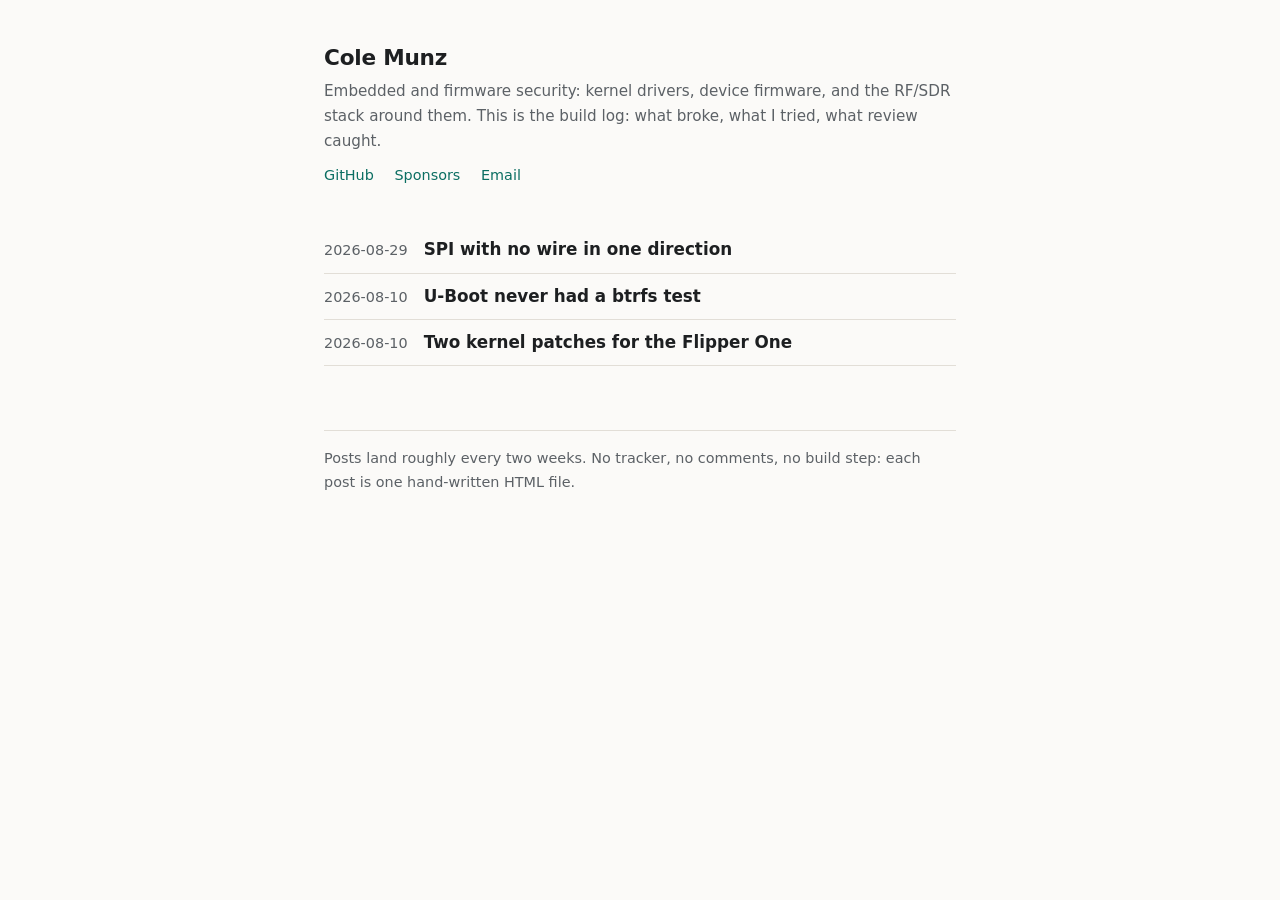
==== index.html @ 77e295cb "Build log: SPI with no wire in one direction" ====
<!doctype html>
<html lang="en">
<head>
<meta charset="utf-8">
<meta name="viewport" content="width=device-width, initial-scale=1">
<title>Cole Munz · build log</title>
<meta name="description" content="Build log of Cole Munz. Embedded and firmware security: kernel drivers, device firmware, and the RF/SDR stack around them.">
<link rel="stylesheet" href="style.css">
</head>
<body>
<main>
<header class="site">
  <h1>Cole Munz</h1>
  <p>Embedded and firmware security: kernel drivers, device firmware, and the RF/SDR stack around them. This is the build log: what broke, what I tried, what review caught.</p>
  <nav class="top">
    <a href="https://github.com/munzzyy">GitHub</a>
    <a href="https://github.com/sponsors/munzzyy">Sponsors</a>
    <a href="mailto:Munzzyy1@proton.me">Email</a>
  </nav>
</header>

<ul class="posts">
  <li>
    <span class="date">2026-08-29</span>
    <a href="posts/u-boot-spi-no-wire.html">SPI with no wire in one direction</a>
  </li>
  <li>
    <span class="date">2026-08-10</span>
    <a href="posts/u-boot-never-had-a-btrfs-test.html">U-Boot never had a btrfs test</a>
  </li>
  <li>
    <span class="date">2026-08-10</span>
    <a href="posts/two-kernel-patches-for-the-flipper-one.html">Two kernel patches for the Flipper One</a>
  </li>
</ul>

<footer>
  Posts land roughly every two weeks. No tracker, no comments, no build step: each post is one hand-written HTML file.
</footer>
</main>
</body>
</html>
---- style.css ----
:root {
  --bg: #fbfaf8;
  --ink: #1d1f21;
  --muted: #5c6166;
  --line: #e2ded7;
  --accent: #0b6e62;
  --code-bg: #f0eeea;
}
@media (prefers-color-scheme: dark) {
  :root {
    --bg: #121417;
    --ink: #dde0e3;
    --muted: #9aa1a8;
    --line: #2a2e33;
    --accent: #3db8a6;
    --code-bg: #1c2024;
  }
}
* { box-sizing: border-box; }
body {
  margin: 0;
  background: var(--bg);
  color: var(--ink);
  font: 1.05rem/1.65 ui-sans-serif, system-ui, -apple-system, "Segoe UI", Roboto, sans-serif;
  -webkit-text-size-adjust: 100%;
}
main { max-width: 42rem; margin: 0 auto; padding: 2.5rem 1.25rem 5rem; }
header.site { margin-bottom: 2.5rem; }
header.site h1 { margin: 0; font-size: 1.35rem; letter-spacing: -.01em; }
header.site h1 a { color: var(--ink); text-decoration: none; }
header.site p { margin: .2rem 0 0; color: var(--muted); font-size: .95rem; }
nav.top { margin-top: .6rem; font-size: .9rem; }
nav.top a { color: var(--accent); text-decoration: none; margin-right: 1rem; }
nav.top a:hover { text-decoration: underline; }
h1.post { font-size: 1.7rem; line-height: 1.2; letter-spacing: -.015em; margin: 0 0 .3rem; }
.date { color: var(--muted); font-size: .9rem; font-variant-numeric: tabular-nums; }
article { margin-top: 1.6rem; }
article h2 { font-size: 1.25rem; margin: 2.2rem 0 .6rem; letter-spacing: -.01em; }
article p { margin: 0 0 1.1rem; }
article a { color: var(--accent); }
code {
  font: .88em ui-monospace, "SF Mono", Menlo, Consolas, monospace;
  background: var(--code-bg);
  padding: .12em .35em;
  border-radius: 3px;
}
pre {
  background: var(--code-bg);
  border: 1px solid var(--line);
  border-radius: 4px;
  padding: .9rem 1rem;
  overflow-x: auto;
  margin: 0 0 1.1rem;
}
pre code { background: none; padding: 0; }
ul.posts { list-style: none; padding: 0; margin: 0; }
ul.posts li {
  display: flex; gap: 1rem; align-items: baseline;
  padding: .55rem 0; border-bottom: 1px solid var(--line);
}
ul.posts .date { flex: 0 0 auto; }
ul.posts a { color: var(--ink); text-decoration: none; font-weight: 550; }
ul.posts a:hover { color: var(--accent); }
footer {
  margin-top: 4rem; padding-top: 1rem; border-top: 1px solid var(--line);
  color: var(--muted); font-size: .9rem;
}
footer a { color: var(--accent); }
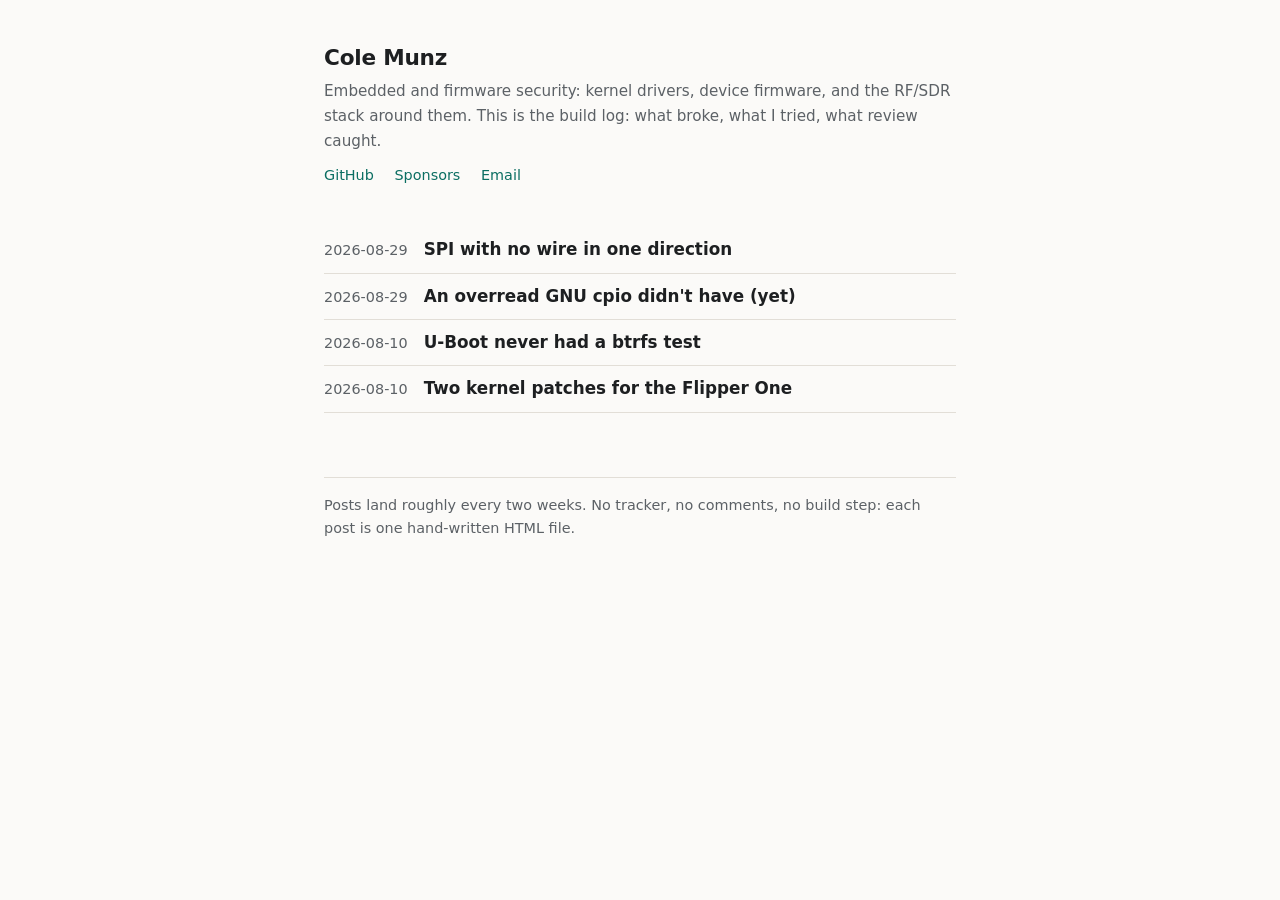
==== commit 30a31100: "Build log: an overread GNU cpio didn't have (yet)" ====
--- a/index.html
+++ b/index.html
@@ -25,6 +25,10 @@
     <a href="posts/u-boot-spi-no-wire.html">SPI with no wire in one direction</a>
   </li>
   <li>
+    <span class="date">2026-08-29</span>
+    <a href="posts/gnu-cpio-overread.html">An overread GNU cpio didn't have (yet)</a>
+  </li>
+  <li>
     <span class="date">2026-08-10</span>
     <a href="posts/u-boot-never-had-a-btrfs-test.html">U-Boot never had a btrfs test</a>
   </li>
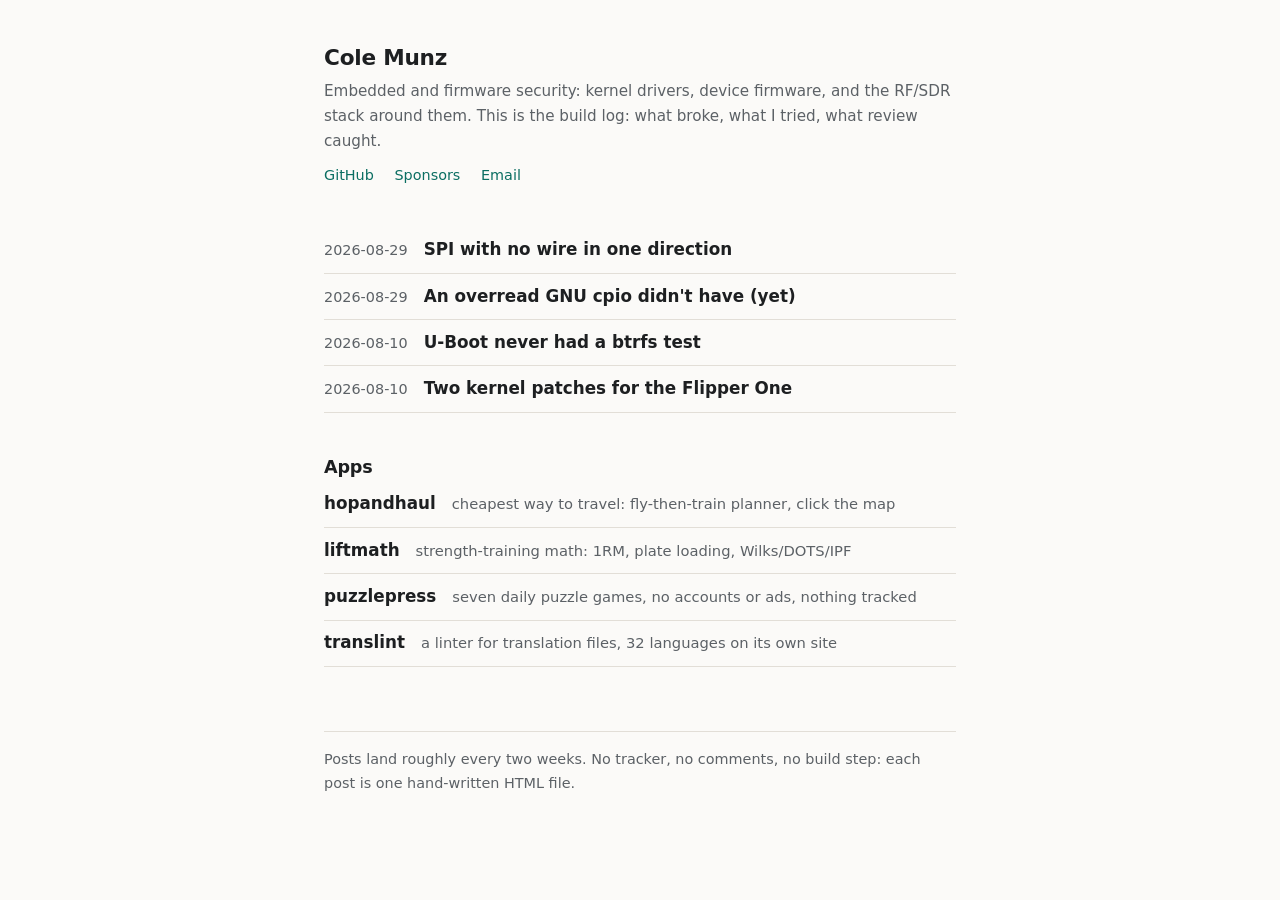
==== commit a8d07cc6: "Add an apps section to the front page" ====
--- a/index.html
+++ b/index.html
@@ -6,6 +6,7 @@
 <title>Cole Munz · build log</title>
 <meta name="description" content="Build log of Cole Munz. Embedded and firmware security: kernel drivers, device firmware, and the RF/SDR stack around them.">
 <link rel="stylesheet" href="style.css">
+<link rel="alternate" type="application/rss+xml" title="Cole Munz build log" href="feed.xml">
 </head>
 <body>
 <main>
@@ -38,6 +39,26 @@
   </li>
 </ul>
 
+<h2 class="apps-heading">Apps</h2>
+<ul class="posts apps">
+  <li>
+    <a href="hopandhaul/">hopandhaul</a>
+    <span class="app-desc">cheapest way to travel: fly-then-train planner, click the map</span>
+  </li>
+  <li>
+    <a href="liftmath/">liftmath</a>
+    <span class="app-desc">strength-training math: 1RM, plate loading, Wilks/DOTS/IPF</span>
+  </li>
+  <li>
+    <a href="puzzlepress/">puzzlepress</a>
+    <span class="app-desc">seven daily puzzle games, no accounts or ads, nothing tracked</span>
+  </li>
+  <li>
+    <a href="translint/">translint</a>
+    <span class="app-desc">a linter for translation files, 32 languages on its own site</span>
+  </li>
+</ul>
+
 <footer>
   Posts land roughly every two weeks. No tracker, no comments, no build step: each post is one hand-written HTML file.
 </footer>
--- a/style.css
+++ b/style.css
@@ -61,6 +61,9 @@
 ul.posts .date { flex: 0 0 auto; }
 ul.posts a { color: var(--ink); text-decoration: none; font-weight: 550; }
 ul.posts a:hover { color: var(--accent); }
+.apps-heading { font-size: 1.1rem; margin: 2.5rem 0 0; letter-spacing: -.01em; }
+ul.posts.apps a { flex: 0 0 auto; }
+ul.posts.apps .app-desc { color: var(--muted); font-size: .92rem; }
 footer {
   margin-top: 4rem; padding-top: 1rem; border-top: 1px solid var(--line);
   color: var(--muted); font-size: .9rem;
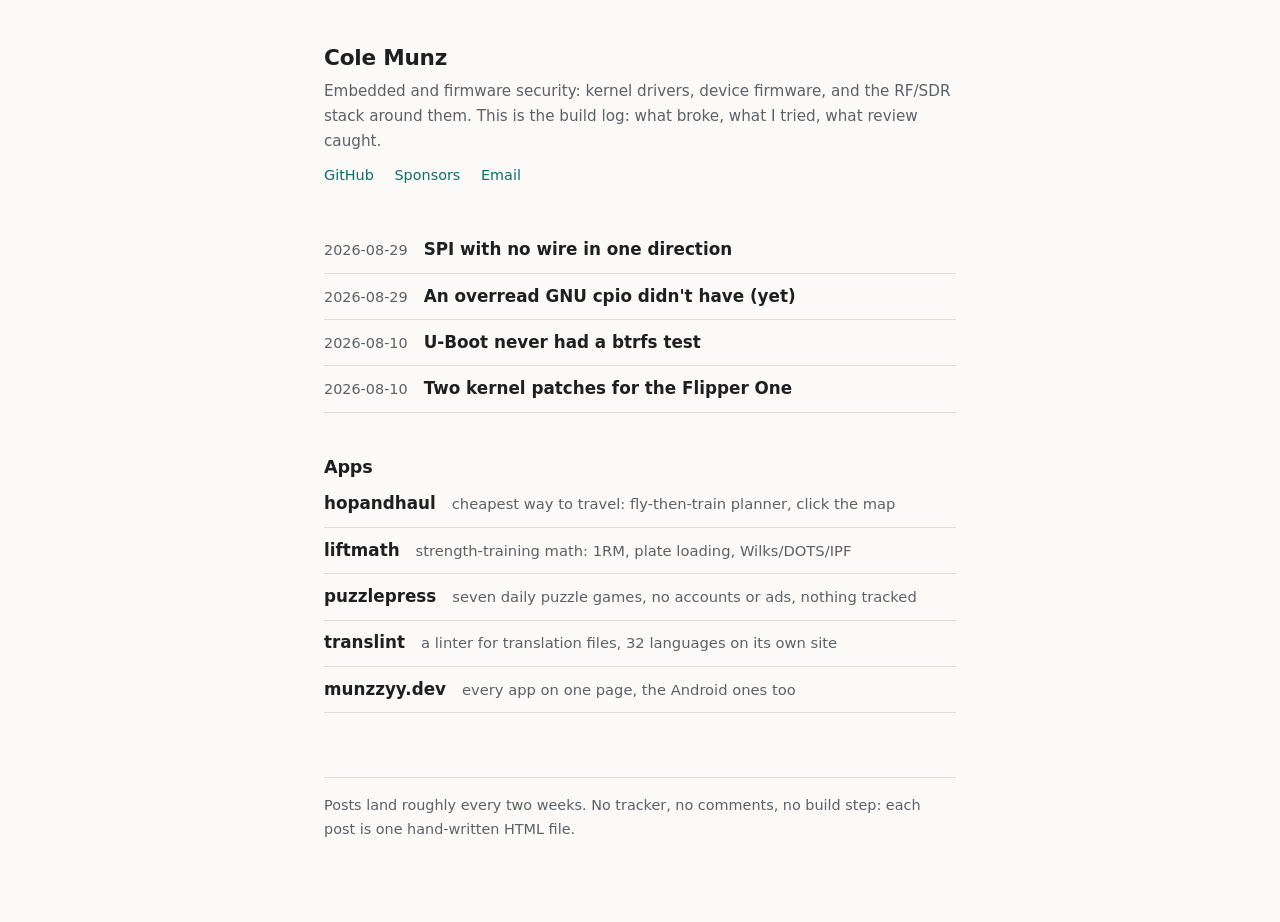
==== commit 755a0f06: "Move the build log to log.munzzyy.dev Feed guids stay as they were so readers do not show every post" ====
--- a/index.html
+++ b/index.html
@@ -42,21 +42,25 @@
 <h2 class="apps-heading">Apps</h2>
 <ul class="posts apps">
   <li>
-    <a href="hopandhaul/">hopandhaul</a>
+    <a href="https://hopandhaul.munzzyy.dev/">hopandhaul</a>
     <span class="app-desc">cheapest way to travel: fly-then-train planner, click the map</span>
   </li>
   <li>
-    <a href="liftmath/">liftmath</a>
+    <a href="https://liftmath.munzzyy.dev/">liftmath</a>
     <span class="app-desc">strength-training math: 1RM, plate loading, Wilks/DOTS/IPF</span>
   </li>
   <li>
-    <a href="puzzlepress/">puzzlepress</a>
+    <a href="https://puzzlepress.munzzyy.dev/">puzzlepress</a>
     <span class="app-desc">seven daily puzzle games, no accounts or ads, nothing tracked</span>
   </li>
   <li>
-    <a href="translint/">translint</a>
+    <a href="https://translint.munzzyy.dev/">translint</a>
     <span class="app-desc">a linter for translation files, 32 languages on its own site</span>
   </li>
+    <li>
+      <a href="https://munzzyy.dev/">munzzyy.dev</a>
+      <span class="app-desc">every app on one page, the Android ones too</span>
+    </li>
 </ul>
 
 <footer>
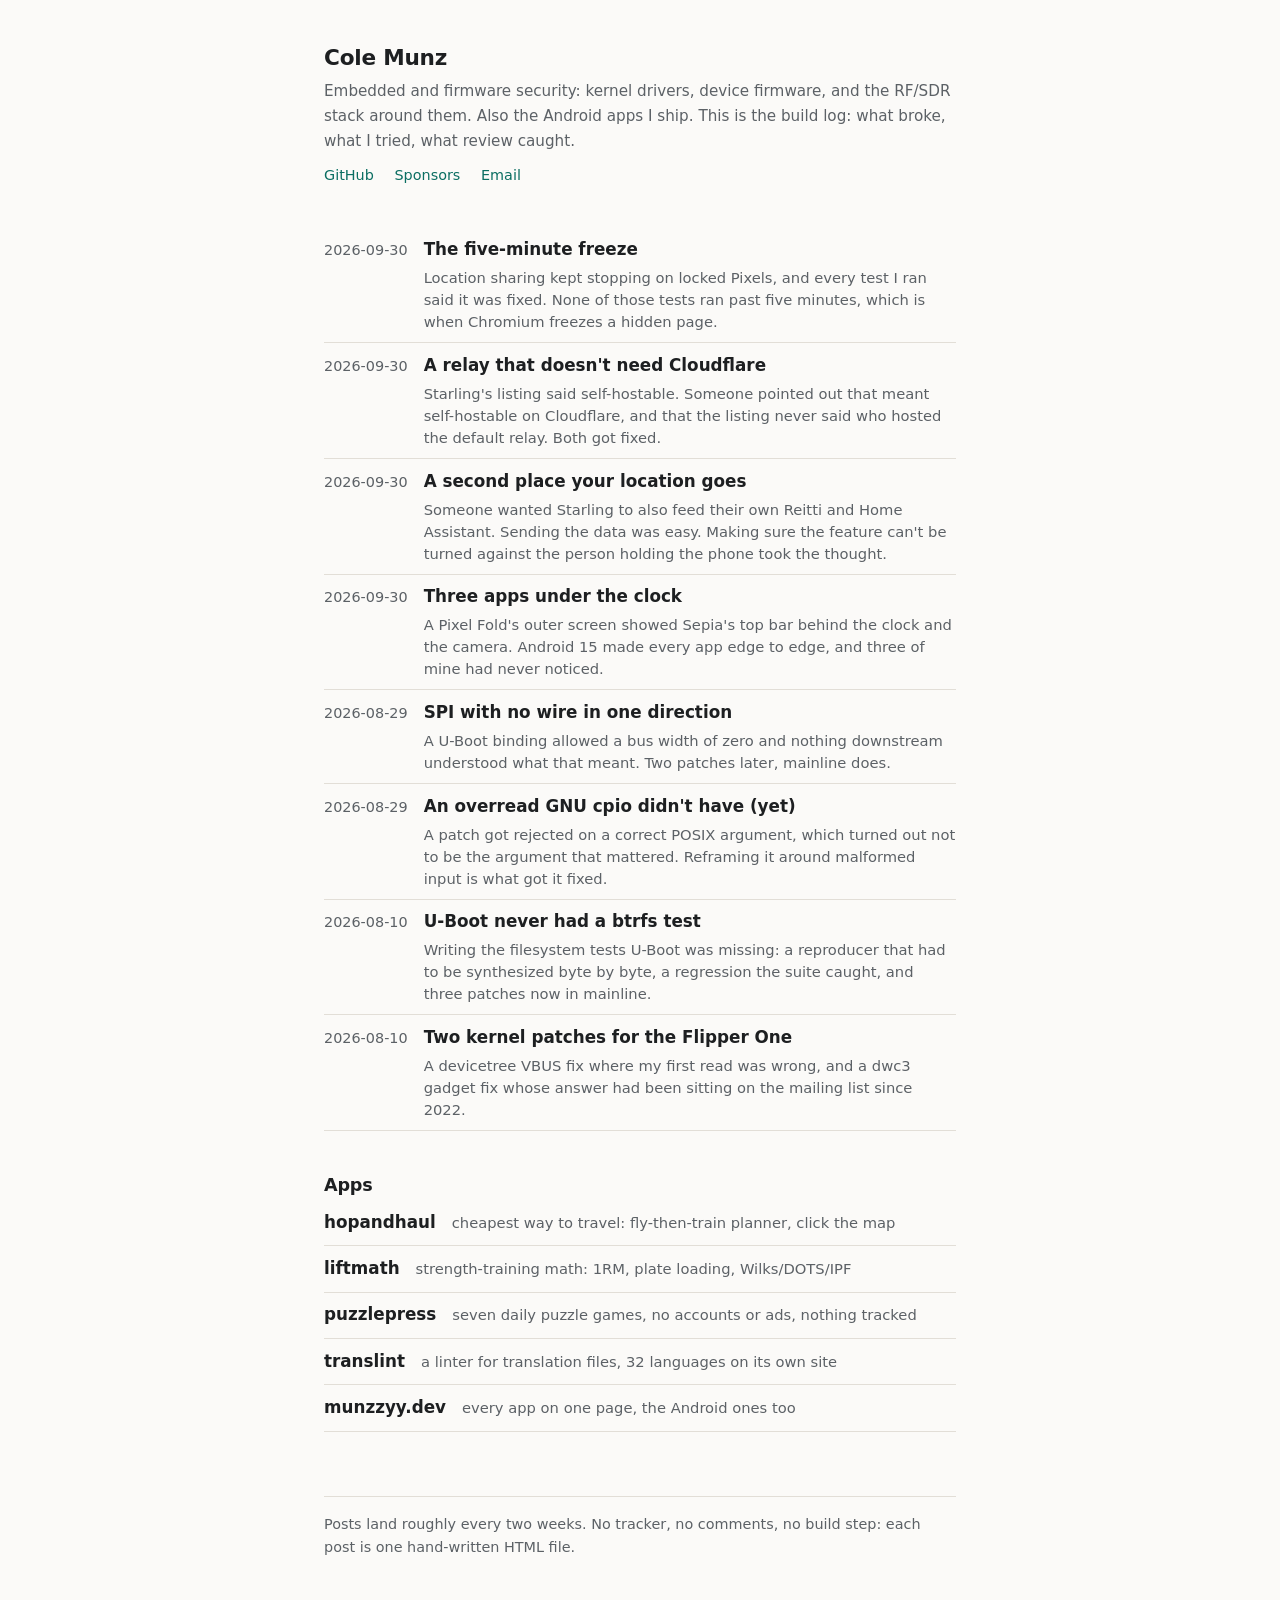
==== commit c6e79f9a: "Build log: four posts from the Starling, Sepia, Magpie and Sweep fixes New posts on the five-minute " ====
--- a/index.html
+++ b/index.html
@@ -5,6 +5,7 @@
 <meta name="viewport" content="width=device-width, initial-scale=1">
 <title>Cole Munz · build log</title>
 <meta name="description" content="Build log of Cole Munz. Embedded and firmware security: kernel drivers, device firmware, and the RF/SDR stack around them.">
+<link rel="icon" href="favicon.svg" type="image/svg+xml">
 <link rel="stylesheet" href="style.css">
 <link rel="alternate" type="application/rss+xml" title="Cole Munz build log" href="feed.xml">
 </head>
@@ -12,7 +13,7 @@
 <main>
 <header class="site">
   <h1>Cole Munz</h1>
-  <p>Embedded and firmware security: kernel drivers, device firmware, and the RF/SDR stack around them. This is the build log: what broke, what I tried, what review caught.</p>
+  <p>Embedded and firmware security: kernel drivers, device firmware, and the RF/SDR stack around them. Also the Android apps I ship. This is the build log: what broke, what I tried, what review caught.</p>
   <nav class="top">
     <a href="https://github.com/munzzyy">GitHub</a>
     <a href="https://github.com/sponsors/munzzyy">Sponsors</a>
@@ -22,20 +23,60 @@
 
 <ul class="posts">
   <li>
-    <span class="date">2026-08-29</span>
-    <a href="posts/u-boot-spi-no-wire.html">SPI with no wire in one direction</a>
+    <span class="date">2026-09-30</span>
+    <div>
+      <a href="posts/the-five-minute-freeze.html">The five-minute freeze</a>
+      <p class="summary">Location sharing kept stopping on locked Pixels, and every test I ran said it was fixed. None of those tests ran past five minutes, which is when Chromium freezes a hidden page.</p>
+    </div>
+  </li>
+  <li>
+    <span class="date">2026-09-30</span>
+    <div>
+      <a href="posts/a-relay-without-cloudflare.html">A relay that doesn't need Cloudflare</a>
+      <p class="summary">Starling's listing said self-hostable. Someone pointed out that meant self-hostable on Cloudflare, and that the listing never said who hosted the default relay. Both got fixed.</p>
+    </div>
+  </li>
+  <li>
+    <span class="date">2026-09-30</span>
+    <div>
+      <a href="posts/a-second-place-your-location-goes.html">A second place your location goes</a>
+      <p class="summary">Someone wanted Starling to also feed their own Reitti and Home Assistant. Sending the data was easy. Making sure the feature can't be turned against the person holding the phone took the thought.</p>
+    </div>
+  </li>
+  <li>
+    <span class="date">2026-09-30</span>
+    <div>
+      <a href="posts/three-apps-under-the-clock.html">Three apps under the clock</a>
+      <p class="summary">A Pixel Fold's outer screen showed Sepia's top bar behind the clock and the camera. Android 15 made every app edge to edge, and three of mine had never noticed.</p>
+    </div>
   </li>
   <li>
     <span class="date">2026-08-29</span>
-    <a href="posts/gnu-cpio-overread.html">An overread GNU cpio didn't have (yet)</a>
+    <div>
+      <a href="posts/u-boot-spi-no-wire.html">SPI with no wire in one direction</a>
+      <p class="summary">A U-Boot binding allowed a bus width of zero and nothing downstream understood what that meant. Two patches later, mainline does.</p>
+    </div>
+  </li>
+  <li>
+    <span class="date">2026-08-29</span>
+    <div>
+      <a href="posts/gnu-cpio-overread.html">An overread GNU cpio didn't have (yet)</a>
+      <p class="summary">A patch got rejected on a correct POSIX argument, which turned out not to be the argument that mattered. Reframing it around malformed input is what got it fixed.</p>
+    </div>
   </li>
   <li>
     <span class="date">2026-08-10</span>
-    <a href="posts/u-boot-never-had-a-btrfs-test.html">U-Boot never had a btrfs test</a>
+    <div>
+      <a href="posts/u-boot-never-had-a-btrfs-test.html">U-Boot never had a btrfs test</a>
+      <p class="summary">Writing the filesystem tests U-Boot was missing: a reproducer that had to be synthesized byte by byte, a regression the suite caught, and three patches now in mainline.</p>
+    </div>
   </li>
   <li>
     <span class="date">2026-08-10</span>
-    <a href="posts/two-kernel-patches-for-the-flipper-one.html">Two kernel patches for the Flipper One</a>
+    <div>
+      <a href="posts/two-kernel-patches-for-the-flipper-one.html">Two kernel patches for the Flipper One</a>
+      <p class="summary">A devicetree VBUS fix where my first read was wrong, and a dwc3 gadget fix whose answer had been sitting on the mailing list since 2022.</p>
+    </div>
   </li>
 </ul>
 
--- a/style.css
+++ b/style.css
@@ -61,6 +61,7 @@
 ul.posts .date { flex: 0 0 auto; }
 ul.posts a { color: var(--ink); text-decoration: none; font-weight: 550; }
 ul.posts a:hover { color: var(--accent); }
+ul.posts .summary { margin: .2rem 0 0; color: var(--muted); font-size: .92rem; line-height: 1.5; }
 .apps-heading { font-size: 1.1rem; margin: 2.5rem 0 0; letter-spacing: -.01em; }
 ul.posts.apps a { flex: 0 0 auto; }
 ul.posts.apps .app-desc { color: var(--muted); font-size: .92rem; }
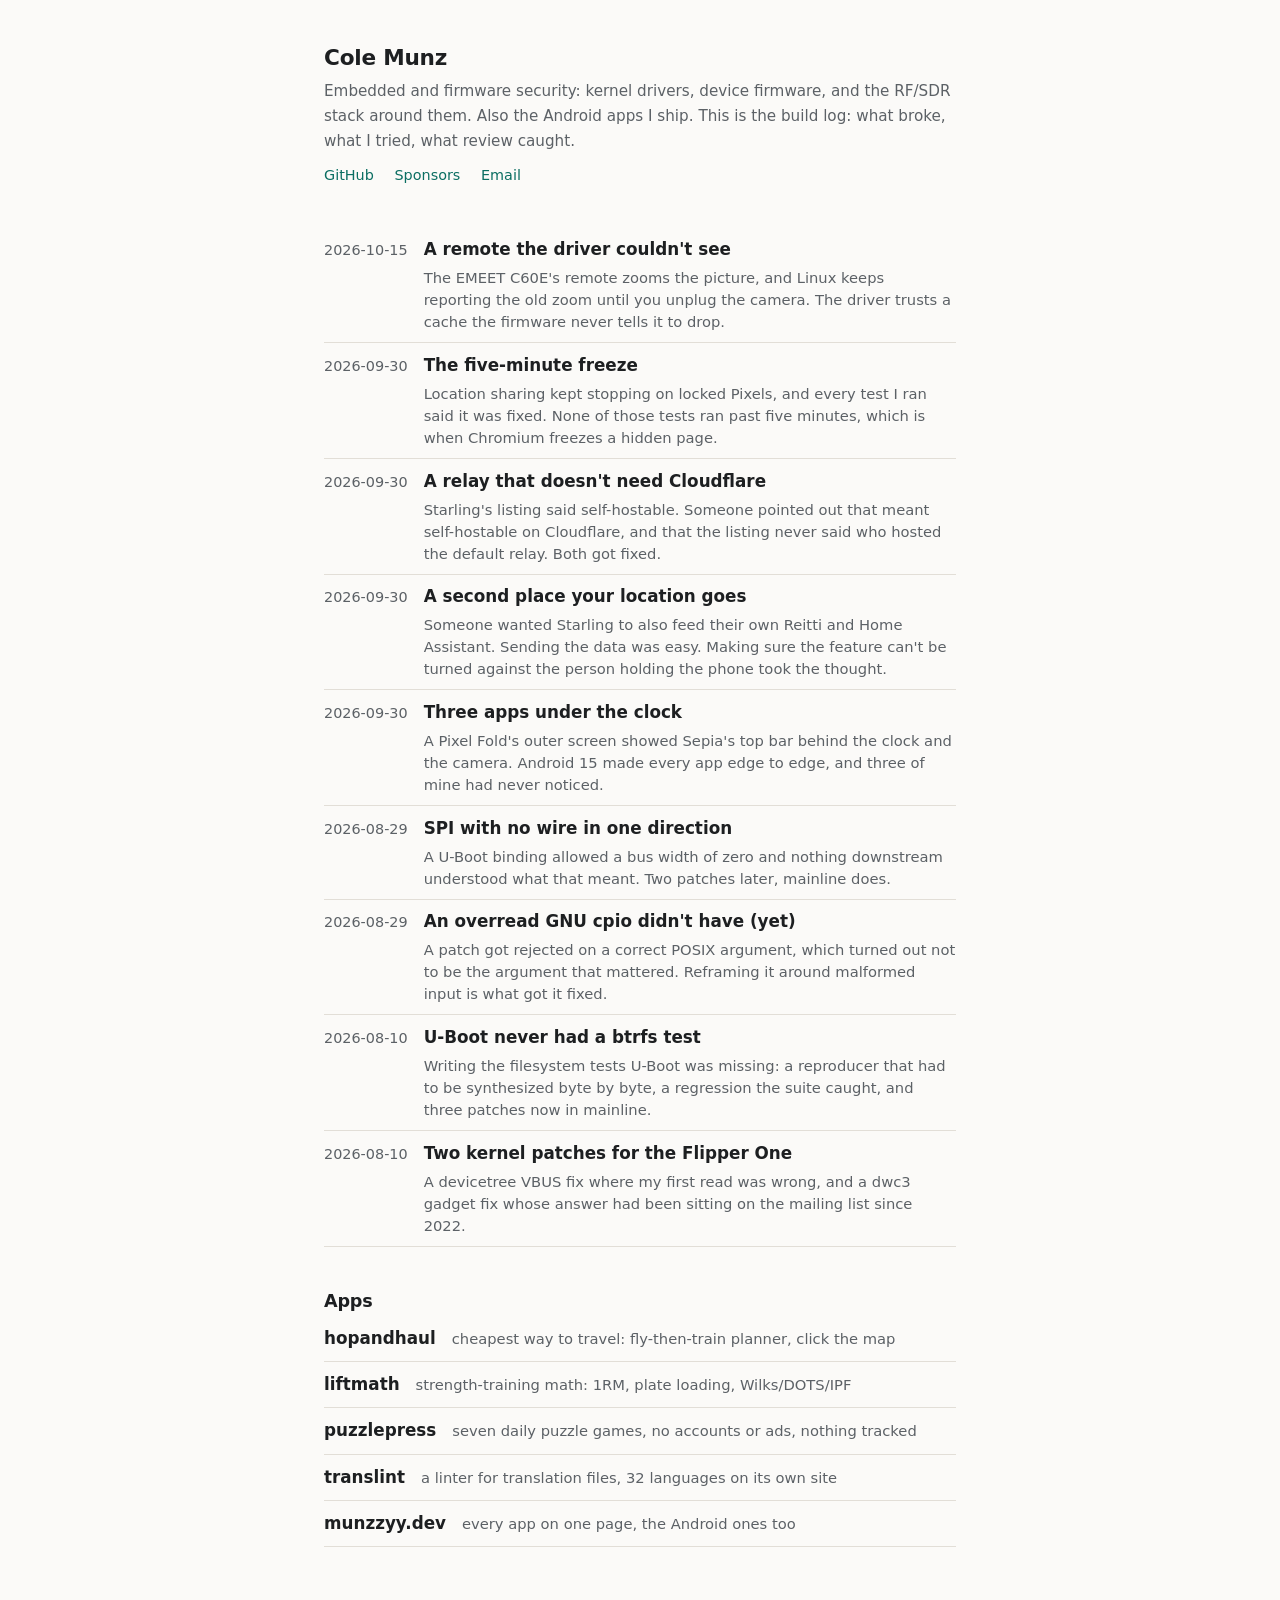
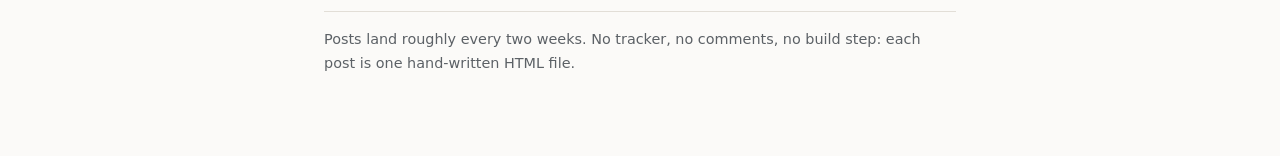
==== commit e7a0a9a4: "Build log: the C60E remote and the uvcvideo cache Why the driver kept reporting a stale zoom and the" ====
--- a/index.html
+++ b/index.html
@@ -22,6 +22,13 @@
 </header>
 
 <ul class="posts">
+  <li>
+    <span class="date">2026-10-15</span>
+    <div>
+      <a href="posts/a-remote-the-driver-could-not-see.html">A remote the driver couldn't see</a>
+      <p class="summary">The EMEET C60E's remote zooms the picture, and Linux keeps reporting the old zoom until you unplug the camera. The driver trusts a cache the firmware never tells it to drop.</p>
+    </div>
+  </li>
   <li>
     <span class="date">2026-09-30</span>
     <div>
